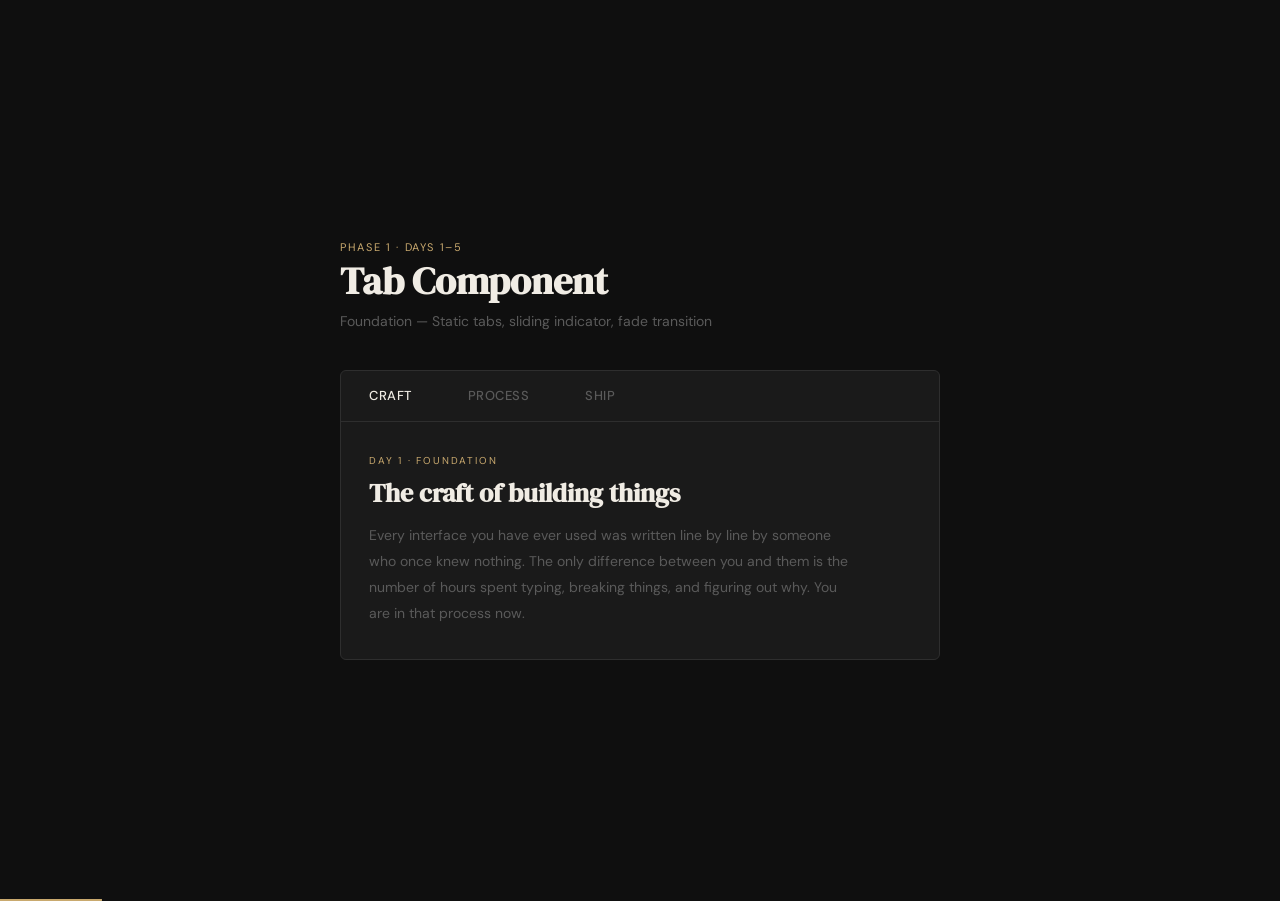
==== reference-build/phase-1-reference/index.html @ 5cd7b5cd "Set up phased tabs practice structure" ====
<!DOCTYPE html>
<html lang="en">

<head>
  <meta charset="UTF-8" />
  <meta name="viewport" content="width=device-width, initial-scale=1.0" />
  <title>Tabs — Phase 1</title>

  <!-- Google Fonts: loaded from the internet before the page renders -->
  <link rel="preconnect" href="https://fonts.googleapis.com" />
  <link rel="preconnect" href="https://fonts.gstatic.com" crossorigin />
  <link href="https://fonts.googleapis.com/css2?family=DM+Sans:wght@400;500&family=DM+Serif+Display&display=swap" rel="stylesheet" />

  <!-- Our stylesheet -->
  <link rel="stylesheet" href="style.css" />
</head>

<body>

  <div class="page">

    <!-- Page heading -->
    <div class="page-header">
      <p class="page-label">Phase 1 · Days 1–5</p>
      <h1 class="page-title">Tab Component</h1>
      <p class="page-subtitle">Foundation — Static tabs, sliding indicator, fade transition</p>
    </div>

    <!-- ============================================================
         TABS COMPONENT
         Two parts that always work together:
           .tab-list   → the row of clickable buttons
           .tab-panels → the content that shows and hides

         They are linked by a shared name:
           The button has data-tab="craft"
           The panel has id="craft"
         JavaScript uses that name to know which panel to show.
    ============================================================ -->
    <div class="tabs-component">

      <!-- TAB BUTTONS
           role="tablist" and role="tab" are for screen readers.
           The first button has .active — selected on page load.
           data-tab must match the id of its panel. -->
      <ul class="tab-list" role="tablist">
        <li><button class="tab-btn active" data-tab="craft"   role="tab">Craft</button></li>
        <li><button class="tab-btn"        data-tab="process" role="tab">Process</button></li>
        <li><button class="tab-btn"        data-tab="ship"    role="tab">Ship</button></li>
      </ul>

      <!-- SLIDING INDICATOR (Day 3)
           An empty div. JavaScript measures each button and moves
           this bar underneath the active one.
           CSS transition makes that movement animate smoothly. -->
      <div class="tab-indicator" id="tab-indicator"></div>

      <!-- CONTENT PANELS
           All three panels live here, stacked on top of each other.
           Only the one with .active is visible at any time.
           The id must match the data-tab on its button. -->
      <div class="tab-panels">

        <!-- Panel 1: .active means visible on load -->
        <div class="tab-panel active" id="craft" role="tabpanel">
          <p class="panel-eyebrow">Day 1 · Foundation</p>
          <h2 class="panel-title">The craft of building things</h2>
          <p class="panel-body">
            Every interface you have ever used was written line by line
            by someone who once knew nothing. The only difference between
            you and them is the number of hours spent typing, breaking
            things, and figuring out why. You are in that process now.
          </p>
        </div>

        <!-- Panel 2: hidden by default, no .active -->
        <div class="tab-panel" id="process" role="tabpanel">
          <p class="panel-eyebrow">Day 3 · Motion</p>
          <h2 class="panel-title">Motion earns its place</h2>
          <p class="panel-body">
            Animation is not decoration. It is information — it tells
            the user where they are, where something came from, and
            where it went. A good animation makes the interface feel
            alive. A bad one just makes people wait.
          </p>
        </div>

        <!-- Panel 3: hidden by default, no .active -->
        <div class="tab-panel" id="ship" role="tabpanel">
          <p class="panel-eyebrow">Day 5 · Transition</p>
          <h2 class="panel-title">The fade is a conversation</h2>
          <p class="panel-body">
            When content fades out before new content fades in, you are
            telling the user the old thing is leaving and something new
            is arriving. That small moment of acknowledgment is what
            makes a UI feel considered rather than cheap.
          </p>
        </div>

      </div>
      <!-- end .tab-panels -->

    </div>
    <!-- end .tabs-component -->

  </div>
  <!-- end .page -->

  <!-- Script at the bottom so all HTML exists before JS runs -->
  <script src="script.js"></script>

</body>
</html>
---- reference-build/phase-1-reference/style.css ----
/* ============================================================
   style.css — Phase 1
   Foundation: static tabs, sliding indicator, fade transition
============================================================ */


/* ============================================================
   CUSTOM PROPERTIES (CSS Variables)
   Defined once here at :root (the top of the document).
   Used everywhere with var(--name).
   Change a value here and it updates across the whole file.
============================================================ */
:root {
  --color-bg:      #0f0f0f;   /* page background */
  --color-surface: #1a1a1a;   /* component background */
  --color-border:  #2e2e2e;   /* all borders */
  --color-text:    #f0ece4;   /* primary text */
  --color-muted:   #5a5a5a;   /* inactive / secondary text */
  --color-accent:  #c9a96e;   /* gold — active states */

  --font-display: 'DM Serif Display', Georgia, serif;
  --font-body:    'DM Sans', sans-serif;

  --radius: 6px;
}


/* ============================================================
   RESET
   Wipes browser default styles so we start from a clean slate.
   box-sizing: border-box means padding and border are counted
   INSIDE the element's width and height, not added on top.
============================================================ */
*, *::before, *::after {
  box-sizing: border-box;
  margin: 0;
  padding: 0;
}


/* ============================================================
   BODY
   Centers everything on the page using flexbox.
   min-height: 100vh keeps the body at least as tall as
   the visible screen, even with little content.
============================================================ */
body {
  font-family: var(--font-body);
  background-color: var(--color-bg);
  color: var(--color-text);
  min-height: 100vh;
  display: flex;
  align-items: center;      /* center vertically */
  justify-content: center;  /* center horizontally */
  padding: 2rem;
}


/* ============================================================
   PAGE WRAPPER
   Constrains content width and stacks children vertically.
============================================================ */
.page {
  width: 100%;
  max-width: 600px;
  display: flex;
  flex-direction: column;
  gap: 2.5rem;
}


/* ============================================================
   PAGE HEADER
============================================================ */
.page-label {
  font-size: 11px;
  letter-spacing: 0.15em;
  text-transform: uppercase;
  color: var(--color-accent);
  margin-bottom: 6px;
}

.page-title {
  font-family: var(--font-display);
  font-size: 38px;
  line-height: 1.15;
  margin-bottom: 8px;
}

.page-subtitle {
  font-size: 14px;
  color: var(--color-muted);
}


/* ============================================================
   TABS COMPONENT — OUTER WRAPPER
   overflow: hidden clips children to the rounded corners.
============================================================ */
.tabs-component {
  background-color: var(--color-surface);
  border: 1px solid var(--color-border);
  border-radius: var(--radius);
  overflow: hidden;
}


/* ============================================================
   TAB LIST — THE ROW OF BUTTONS
   position: relative is critical here.
   The sliding indicator (Day 3) is position: absolute, which
   means it positions itself relative to the nearest ancestor
   with position: relative/absolute/fixed.
   Without this, the indicator would escape and float
   relative to the page body instead of the tab list.
============================================================ */
.tab-list {
  display: flex;
  list-style: none;
  border-bottom: 1px solid var(--color-border);
  position: relative;       /* anchor for the indicator bar */
}


/* ============================================================
   TAB BUTTON
============================================================ */
.tab-btn {
  padding: 16px 28px;
  font-family: var(--font-body);
  font-size: 13px;
  font-weight: 500;
  letter-spacing: 0.04em;
  text-transform: uppercase;

  /* Strip default button browser styles */
  background: none;
  border: none;
  cursor: pointer;

  color: var(--color-muted);

  /* margin-bottom: -1px pulls the button down 1px so its
     bottom edge sits exactly on top of the tab-list border.
     When the active button's border-bottom becomes visible,
     it looks connected to the content below — the line disappears. */
  margin-bottom: -1px;

  /* The button's own bottom border. Used in Days 1–2.
     On Day 3 the sliding indicator takes over this role visually.
     We keep it here — it simply hides behind the indicator bar. */
  border-bottom: 2px solid transparent;

  transition: color 0.2s ease;
}

.tab-btn:hover {
  color: var(--color-text);
}

/* When JavaScript adds .active to a button */
.tab-btn.active {
  color: var(--color-text);
}


/* ============================================================
   SLIDING INDICATOR (Day 3)
   A real DOM element — an empty <div> in the HTML.
   Starts as 1px wide. JavaScript stretches and moves it
   using CSS transform to match the active button.

   position: absolute → floats inside .tab-list
   bottom: -1px       → sits on the tab-list's bottom border
   transform-origin: left → scales from the left edge, not center

   transition → this is what creates the sliding animation.
   When JavaScript changes the transform value, CSS automatically
   interpolates between the old and new value over 0.35s.

   WHY transform instead of width and left?
   Animating transform runs on the GPU. Animating width or left
   forces the browser to recalculate page layout on every frame
   (called reflow) — much slower, especially on mobile.
============================================================ */
.tab-indicator {
  position: absolute;
  bottom: -1px;
  left: 0;
  height: 2px;
  width: 1px;               /* starts tiny — JS will scaleX() it */
  background-color: var(--color-accent);
  transform-origin: left;

  /* cubic-bezier(0.4, 0, 0.2, 1) — fast acceleration, smooth stop.
     Feels like a physical object coming to rest.
     Try swapping this with: ease, ease-out, linear, ease-in-out */
  transition: transform 0.35s cubic-bezier(0.4, 0, 0.2, 1);
}


/* ============================================================
   PANEL STAGE — CONTAINER FOR ALL PANELS (Days 4–5)
   All panels live inside here, stacked on top of each other.
   position: relative so absolute panels position inside it.
   min-height prevents the container collapsing to zero when
   all panels are position: absolute and out of normal flow.
============================================================ */
.tab-panels {
  position: relative;
  min-height: 160px;
}


/* ============================================================
   TAB PANEL — HIDDEN STATE (Days 4–5)

   WHY NOT display: none?
   Because display cannot be animated. It is binary — on or off.
   CSS transitions need a value to interpolate between.
   display has none.

   Instead we use three properties together to fake it:

     opacity: 0          invisible, and 0→1 CAN be animated
     visibility: hidden  removed from tab order, blocks clicks
     position: absolute  out of layout flow, doesn't push others down

   The CSS transition fires only on opacity — the animatable one.
============================================================ */
.tab-panel {
  position: absolute;
  top: 0;
  left: 0;
  width: 100%;
  padding: 32px 28px;

  opacity: 0;
  visibility: hidden;
  pointer-events: none;   /* extra safety: cannot be clicked */

  transition: opacity 0.35s ease;
}


/* ============================================================
   TAB PANEL — ACTIVE / VISIBLE STATE
   When JavaScript adds .active, these rules override the above.

   position: relative → puts it back in normal layout flow.
   This is what gives .tab-panels its rendered height.

   opacity: 1 → fully visible. CSS animates the change.
============================================================ */
.tab-panel.active {
  position: relative;
  opacity: 1;
  visibility: visible;
  pointer-events: auto;
}


/* ============================================================
   PANEL CONTENT
============================================================ */
.panel-eyebrow {
  font-size: 10px;
  letter-spacing: 0.18em;
  text-transform: uppercase;
  color: var(--color-accent);
  margin-bottom: 10px;
}

.panel-title {
  font-family: var(--font-display);
  font-size: 26px;
  line-height: 1.25;
  margin-bottom: 14px;
}

.panel-body {
  font-size: 14px;
  line-height: 1.85;
  color: var(--color-muted);
  max-width: 48ch;  /* ch = width of the "0" character. Limits line length. */
}
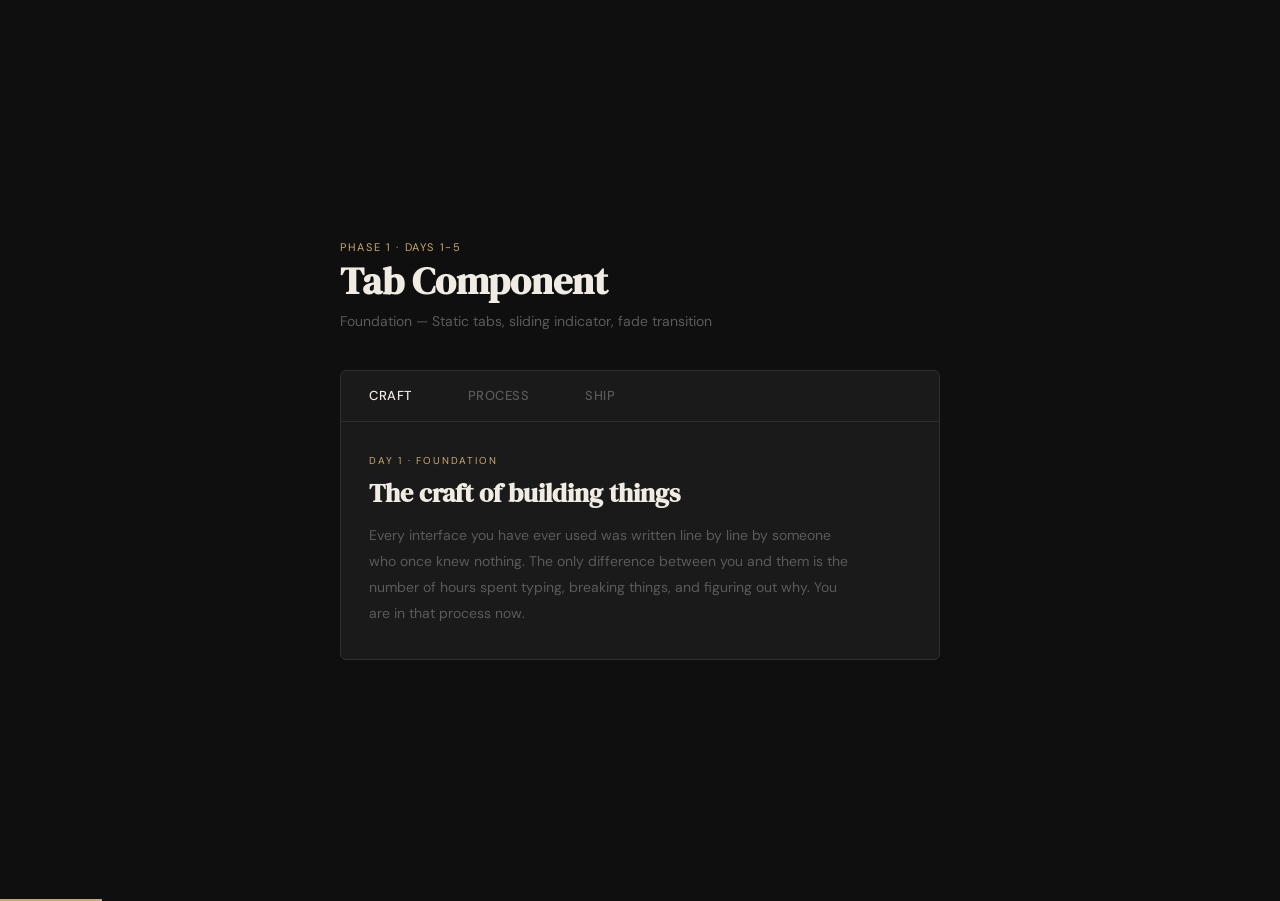
==== commit 2542fdf8: "Day 1 - Phase 1 foundational structure HTML added" ====
--- a/reference-build/phase-1-reference/index.html
+++ b/reference-build/phase-1-reference/index.html
@@ -1,32 +1,34 @@
-<!DOCTYPE html>
+<!doctype html>
 <html lang="en">
+  <head>
+    <meta charset="UTF-8" />
+    <meta name="viewport" content="width=device-width, initial-scale=1.0" />
+    <title>Tabs — Phase 1</title>
 
-<head>
-  <meta charset="UTF-8" />
-  <meta name="viewport" content="width=device-width, initial-scale=1.0" />
-  <title>Tabs — Phase 1</title>
+    <!-- Google Fonts: loaded from the internet before the page renders -->
+    <link rel="preconnect" href="https://fonts.googleapis.com" />
+    <link rel="preconnect" href="https://fonts.gstatic.com" crossorigin />
+    <link
+      href="https://fonts.googleapis.com/css2?family=DM+Sans:wght@400;500&family=DM+Serif+Display&display=swap"
+      rel="stylesheet"
+    />
 
-  <!-- Google Fonts: loaded from the internet before the page renders -->
-  <link rel="preconnect" href="https://fonts.googleapis.com" />
-  <link rel="preconnect" href="https://fonts.gstatic.com" crossorigin />
-  <link href="https://fonts.googleapis.com/css2?family=DM+Sans:wght@400;500&family=DM+Serif+Display&display=swap" rel="stylesheet" />
+    <!-- Our stylesheet -->
+    <link rel="stylesheet" href="style.css" />
+  </head>
 
-  <!-- Our stylesheet -->
-  <link rel="stylesheet" href="style.css" />
-</head>
+  <body>
+    <div class="page">
+      <!-- Page heading -->
+      <div class="page-header">
+        <p class="page-label">Phase 1 · Days 1-5</p>
+        <h1 class="page-title">Tab Component</h1>
+        <p class="page-subtitle">
+          Foundation — Static tabs, sliding indicator, fade transition
+        </p>
+      </div>
 
-<body>
-
-  <div class="page">
-
-    <!-- Page heading -->
-    <div class="page-header">
-      <p class="page-label">Phase 1 · Days 1–5</p>
-      <h1 class="page-title">Tab Component</h1>
-      <p class="page-subtitle">Foundation — Static tabs, sliding indicator, fade transition</p>
-    </div>
-
-    <!-- ============================================================
+      <!-- ============================================================
          TABS COMPONENT
          Two parts that always work together:
            .tab-list   → the row of clickable buttons
@@ -37,77 +39,81 @@
            The panel has id="craft"
          JavaScript uses that name to know which panel to show.
     ============================================================ -->
-    <div class="tabs-component">
-
-      <!-- TAB BUTTONS
+      <div class="tabs-component">
+        <!-- TAB BUTTONS
            role="tablist" and role="tab" are for screen readers.
            The first button has .active — selected on page load.
            data-tab must match the id of its panel. -->
-      <ul class="tab-list" role="tablist">
-        <li><button class="tab-btn active" data-tab="craft"   role="tab">Craft</button></li>
-        <li><button class="tab-btn"        data-tab="process" role="tab">Process</button></li>
-        <li><button class="tab-btn"        data-tab="ship"    role="tab">Ship</button></li>
-      </ul>
+        <ul class="tab-list" role="tablist">
+          <li>
+            <button class="tab-btn active" data-tab="craft" role="tab">
+              Craft
+            </button>
+          </li>
+          <li>
+            <button class="tab-btn" data-tab="process" role="tab">
+              Process
+            </button>
+          </li>
+          <li>
+            <button class="tab-btn" data-tab="ship" role="tab">Ship</button>
+          </li>
+        </ul>
 
-      <!-- SLIDING INDICATOR (Day 3)
+        <!-- SLIDING INDICATOR (Day 3)
            An empty div. JavaScript measures each button and moves
            this bar underneath the active one.
            CSS transition makes that movement animate smoothly. -->
-      <div class="tab-indicator" id="tab-indicator"></div>
+        <div class="tab-indicator" id="tab-indicator"></div>
 
-      <!-- CONTENT PANELS
+        <!-- CONTENT PANELS
            All three panels live here, stacked on top of each other.
            Only the one with .active is visible at any time.
            The id must match the data-tab on its button. -->
-      <div class="tab-panels">
+        <div class="tab-panels">
+          <!-- Panel 1: .active means visible on load -->
+          <div class="tab-panel active" id="craft" role="tabpanel">
+            <p class="panel-eyebrow">Day 1 · Foundation</p>
+            <h2 class="panel-title">The craft of building things</h2>
+            <p class="panel-body">
+              Every interface you have ever used was written line by line by
+              someone who once knew nothing. The only difference between you and
+              them is the number of hours spent typing, breaking things, and
+              figuring out why. You are in that process now.
+            </p>
+          </div>
 
-        <!-- Panel 1: .active means visible on load -->
-        <div class="tab-panel active" id="craft" role="tabpanel">
-          <p class="panel-eyebrow">Day 1 · Foundation</p>
-          <h2 class="panel-title">The craft of building things</h2>
-          <p class="panel-body">
-            Every interface you have ever used was written line by line
-            by someone who once knew nothing. The only difference between
-            you and them is the number of hours spent typing, breaking
-            things, and figuring out why. You are in that process now.
-          </p>
+          <!-- Panel 2: hidden by default, no .active -->
+          <div class="tab-panel" id="process" role="tabpanel">
+            <p class="panel-eyebrow">Day 3 · Motion</p>
+            <h2 class="panel-title">Motion earns its place</h2>
+            <p class="panel-body">
+              Animation is not decoration. It is information — it tells the user
+              where they are, where something came from, and where it went. A
+              good animation makes the interface feel alive. A bad one just
+              makes people wait.
+            </p>
+          </div>
+
+          <!-- Panel 3: hidden by default, no .active -->
+          <div class="tab-panel" id="ship" role="tabpanel">
+            <p class="panel-eyebrow">Day 5 · Transition</p>
+            <h2 class="panel-title">The fade is a conversation</h2>
+            <p class="panel-body">
+              When content fades out before new content fades in, you are
+              telling the user the old thing is leaving and something new is
+              arriving. That small moment of acknowledgment is what makes a UI
+              feel considered rather than cheap.
+            </p>
+          </div>
         </div>
+        <!-- end .tab-panels -->
+      </div>
+      <!-- end .tabs-component -->
+    </div>
+    <!-- end .page -->
 
-        <!-- Panel 2: hidden by default, no .active -->
-        <div class="tab-panel" id="process" role="tabpanel">
-          <p class="panel-eyebrow">Day 3 · Motion</p>
-          <h2 class="panel-title">Motion earns its place</h2>
-          <p class="panel-body">
-            Animation is not decoration. It is information — it tells
-            the user where they are, where something came from, and
-            where it went. A good animation makes the interface feel
-            alive. A bad one just makes people wait.
-          </p>
-        </div>
-
-        <!-- Panel 3: hidden by default, no .active -->
-        <div class="tab-panel" id="ship" role="tabpanel">
-          <p class="panel-eyebrow">Day 5 · Transition</p>
-          <h2 class="panel-title">The fade is a conversation</h2>
-          <p class="panel-body">
-            When content fades out before new content fades in, you are
-            telling the user the old thing is leaving and something new
-            is arriving. That small moment of acknowledgment is what
-            makes a UI feel considered rather than cheap.
-          </p>
-        </div>
-
-      </div>
-      <!-- end .tab-panels -->
-
-    </div>
-    <!-- end .tabs-component -->
-
-  </div>
-  <!-- end .page -->
-
-  <!-- Script at the bottom so all HTML exists before JS runs -->
-  <script src="script.js"></script>
-
-</body>
-</html>+    <!-- Script at the bottom so all HTML exists before JS runs -->
+    <script src="script.js"></script>
+  </body>
+</html>
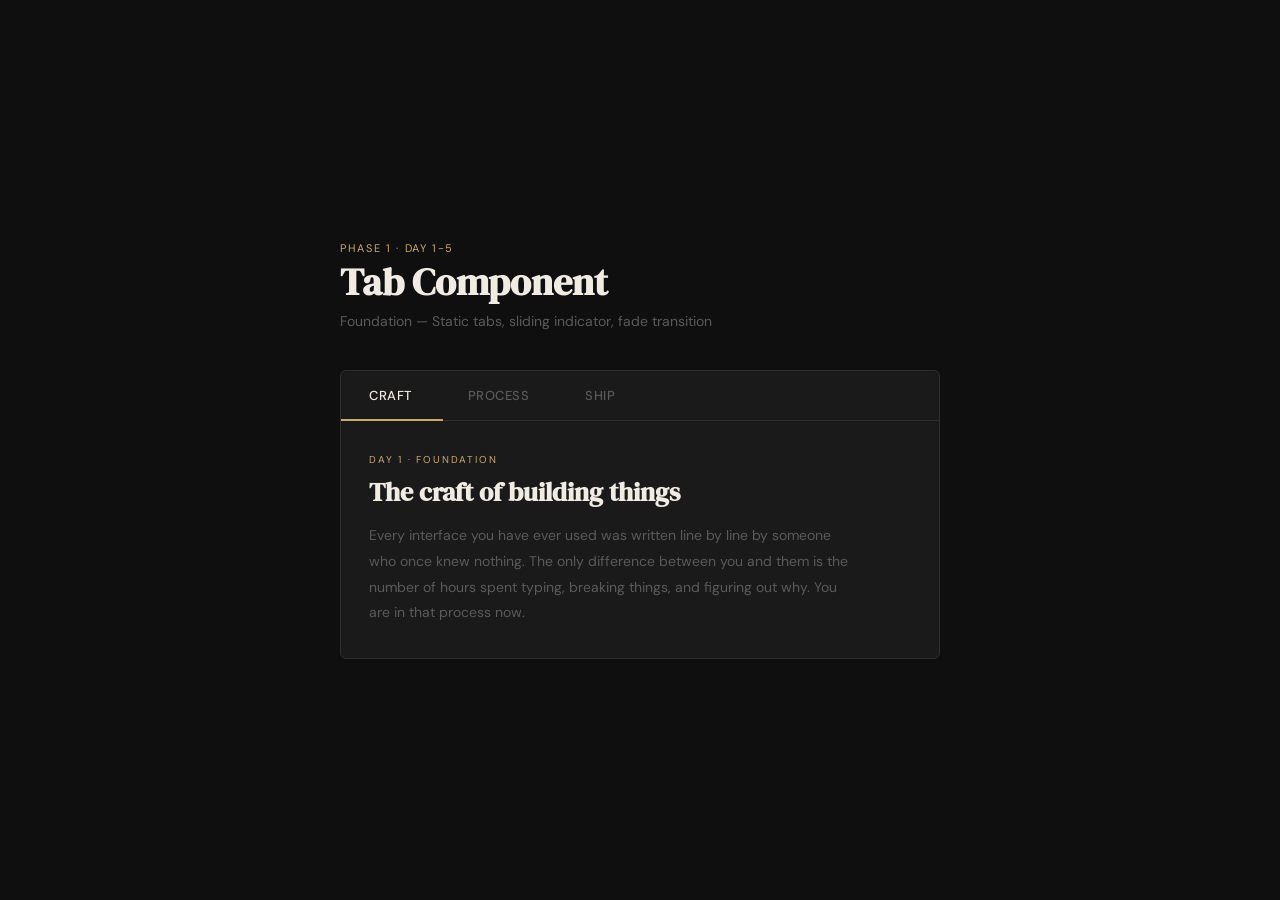
==== commit 1a20357d: "HTML complete. Concept no full grasped" ====
--- a/reference-build/phase-1-reference/index.html
+++ b/reference-build/phase-1-reference/index.html
@@ -1,109 +1,225 @@
 <!doctype html>
 <html lang="en">
   <head>
+    <!-- ============================================================
+       DOCUMENT SETUP
+       This tells the browser what kind of document this is,
+       what language it uses, how characters should be read,
+       and how the page should behave on different screen sizes.
+    ============================================================ -->
     <meta charset="UTF-8" />
     <meta name="viewport" content="width=device-width, initial-scale=1.0" />
+
+    <!-- Page description for basic SEO and browser metadata -->
+    <meta name="description" content="Day 1 of Tabs Practice" />
+
     <title>Tabs — Phase 1</title>
 
-    <!-- Google Fonts: loaded from the internet before the page renders -->
+    <!-- ============================================================
+       GOOGLE FONTS
+       These links load the fonts used in the project.
+
+       preconnect helps the browser connect to Google's font servers
+       earlier, which can make font loading faster.
+    ============================================================ -->
     <link rel="preconnect" href="https://fonts.googleapis.com" />
     <link rel="preconnect" href="https://fonts.gstatic.com" crossorigin />
+
     <link
       href="https://fonts.googleapis.com/css2?family=DM+Sans:wght@400;500&family=DM+Serif+Display&display=swap"
       rel="stylesheet"
     />
 
-    <!-- Our stylesheet -->
+    <!-- ============================================================
+       STYLESHEET
+       This connects the HTML file to style.css.
+
+       All layout, color, spacing, tabs styling, panel visibility,
+       and animation styling live in the CSS file.
+    ============================================================ -->
     <link rel="stylesheet" href="style.css" />
   </head>
 
   <body>
+    <!-- ============================================================
+       PAGE WRAPPER
+       .page contains the full visible page content:
+       - the heading area
+       - the tabs component
+
+       CSS uses this wrapper to control width, spacing, and layout.
+    ============================================================ -->
     <div class="page">
-      <!-- Page heading -->
+      <!-- ============================================================
+         PAGE HEADER
+         This is the introduction text above the tabs component.
+
+         It is not part of the tab functionality.
+         It simply gives context to the project.
+      ============================================================ -->
       <div class="page-header">
-        <p class="page-label">Phase 1 · Days 1-5</p>
+        <p class="page-label">Phase 1 · Day 1-5</p>
+
         <h1 class="page-title">Tab Component</h1>
-        <p class="page-subtitle">
-          Foundation — Static tabs, sliding indicator, fade transition
-        </p>
+
+        <p class="page-subtitle">Foundation — Static tabs, sliding indicator, fade transition</p>
       </div>
 
       <!-- ============================================================
          TABS COMPONENT
-         Two parts that always work together:
-           .tab-list   → the row of clickable buttons
-           .tab-panels → the content that shows and hides
-
-         They are linked by a shared name:
-           The button has data-tab="craft"
-           The panel has id="craft"
-         JavaScript uses that name to know which panel to show.
-    ============================================================ -->
+         This is the full interactive component.
+
+         It contains two main systems:
+         1. The tab header:
+            - tab buttons
+            - sliding indicator
+
+         2. The tab panels:
+            - content sections that show and hide
+
+         The connection between buttons and panels happens through:
+
+           button data-tab="craft"
+           panel  id="craft"
+
+         JavaScript reads the data-tab value and uses it to find the
+         matching panel by id.
+      ============================================================ -->
       <div class="tabs-component">
-        <!-- TAB BUTTONS
-           role="tablist" and role="tab" are for screen readers.
-           The first button has .active — selected on page load.
-           data-tab must match the id of its panel. -->
-        <ul class="tab-list" role="tablist">
-          <li>
-            <button class="tab-btn active" data-tab="craft" role="tab">
-              Craft
-            </button>
-          </li>
-          <li>
-            <button class="tab-btn" data-tab="process" role="tab">
-              Process
-            </button>
-          </li>
-          <li>
-            <button class="tab-btn" data-tab="ship" role="tab">Ship</button>
-          </li>
-        </ul>
-
-        <!-- SLIDING INDICATOR (Day 3)
-           An empty div. JavaScript measures each button and moves
-           this bar underneath the active one.
-           CSS transition makes that movement animate smoothly. -->
-        <div class="tab-indicator" id="tab-indicator"></div>
-
-        <!-- CONTENT PANELS
-           All three panels live here, stacked on top of each other.
-           Only the one with .active is visible at any time.
-           The id must match the data-tab on its button. -->
+        <!-- ============================================================
+           TAB HEADER
+           This wrapper contains:
+           - .tab-list
+           - .tab-indicator
+
+           This wrapper matters because the indicator is positioned
+           absolutely in CSS.
+
+           .tab-header gives the indicator a controlled positioning area.
+        ============================================================ -->
+        <div class="tab-header">
+          <!-- ============================================================
+             TAB LIST
+             This is the row of clickable tab buttons.
+
+             role="tablist" helps screen readers understand that this is
+             a set of tabs.
+
+             Each button has:
+             - class="tab-btn"
+             - data-tab="..."
+             - role="tab"
+
+             The first button starts with .active so the page has an
+             active tab immediately on load.
+          ============================================================ -->
+          <ul class="tab-list" role="tablist">
+            <li>
+              <button class="tab-btn active" data-tab="craft" role="tab">Craft</button>
+            </li>
+
+            <li>
+              <button class="tab-btn" data-tab="process" role="tab">Process</button>
+            </li>
+
+            <li>
+              <button class="tab-btn" data-tab="ship" role="tab">Ship</button>
+            </li>
+          </ul>
+
+          <!-- ============================================================
+             SLIDING INDICATOR
+             This is an empty div.
+
+             It has no text because its job is visual only.
+
+             JavaScript measures the active button and moves this indicator
+             underneath it.
+
+             CSS gives it:
+             - height
+             - color
+             - absolute positioning
+             - smooth transform transition
+          ============================================================ -->
+          <div class="tab-indicator" id="tab-indicator"></div>
+        </div>
+
+        <!-- ============================================================
+           CONTENT PANELS
+           These are the content sections controlled by the tabs.
+
+           Only one panel should have .active at a time.
+
+           The active panel is visible.
+           The inactive panels are hidden by CSS.
+
+           Important:
+           Each panel id must match one button's data-tab value.
+        ============================================================ -->
         <div class="tab-panels">
-          <!-- Panel 1: .active means visible on load -->
+          <!-- ============================================================
+             PANEL 1 — ACTIVE ON PAGE LOAD
+             This panel has id="craft".
+
+             It matches:
+               data-tab="craft"
+
+             It also starts with .active, so it is visible when the page
+             first loads.
+          ============================================================ -->
           <div class="tab-panel active" id="craft" role="tabpanel">
             <p class="panel-eyebrow">Day 1 · Foundation</p>
+
             <h2 class="panel-title">The craft of building things</h2>
+
             <p class="panel-body">
-              Every interface you have ever used was written line by line by
-              someone who once knew nothing. The only difference between you and
-              them is the number of hours spent typing, breaking things, and
-              figuring out why. You are in that process now.
+              Every interface you have ever used was written line by line by someone who once knew nothing. The only
+              difference between you and them is the number of hours spent typing, breaking things, and figuring out
+              why. You are in that process now.
             </p>
           </div>
 
-          <!-- Panel 2: hidden by default, no .active -->
+          <!-- ============================================================
+             PANEL 2 — HIDDEN BY DEFAULT
+             This panel has id="process".
+
+             It matches:
+               data-tab="process"
+
+             It does not have .active at the start, so CSS keeps it hidden
+             until JavaScript activates it.
+          ============================================================ -->
           <div class="tab-panel" id="process" role="tabpanel">
             <p class="panel-eyebrow">Day 3 · Motion</p>
+
             <h2 class="panel-title">Motion earns its place</h2>
+
             <p class="panel-body">
-              Animation is not decoration. It is information — it tells the user
-              where they are, where something came from, and where it went. A
-              good animation makes the interface feel alive. A bad one just
-              makes people wait.
+              Animation is not decoration. It is information — it tells the user where they are, where something came
+              from, and where it went. A good animation makes the interface feel alive. A bad one just makes people
+              wait.
             </p>
           </div>
 
-          <!-- Panel 3: hidden by default, no .active -->
+          <!-- ============================================================
+             PANEL 3 — HIDDEN BY DEFAULT
+             This panel has id="ship".
+
+             It matches:
+               data-tab="ship"
+
+             JavaScript will show this panel when the Ship button is clicked.
+          ============================================================ -->
           <div class="tab-panel" id="ship" role="tabpanel">
             <p class="panel-eyebrow">Day 5 · Transition</p>
+
             <h2 class="panel-title">The fade is a conversation</h2>
+
             <p class="panel-body">
-              When content fades out before new content fades in, you are
-              telling the user the old thing is leaving and something new is
-              arriving. That small moment of acknowledgment is what makes a UI
-              feel considered rather than cheap.
+              When content fades out before new content fades in, you are telling the user the old thing is leaving and
+              something new is arriving. That small moment of acknowledgment is what makes a UI feel considered rather
+              than cheap.
             </p>
           </div>
         </div>
@@ -113,7 +229,17 @@
     </div>
     <!-- end .page -->
 
-    <!-- Script at the bottom so all HTML exists before JS runs -->
+    <!-- ============================================================
+       JAVASCRIPT
+       The script is placed at the bottom of the body.
+
+       Why?
+       Because the browser reads HTML from top to bottom.
+
+       By placing script.js here, we make sure all the buttons,
+       panels, and indicator already exist before JavaScript tries
+       to find and control them.
+    ============================================================ -->
     <script src="script.js"></script>
   </body>
 </html>
--- a/reference-build/phase-1-reference/style.css
+++ b/reference-build/phase-1-reference/style.css
@@ -3,62 +3,69 @@
    Foundation: static tabs, sliding indicator, fade transition
 ============================================================ */
 
-
 /* ============================================================
    CUSTOM PROPERTIES (CSS Variables)
-   Defined once here at :root (the top of the document).
+   Defined once here at :root.
    Used everywhere with var(--name).
+
    Change a value here and it updates across the whole file.
 ============================================================ */
 :root {
-  --color-bg:      #0f0f0f;   /* page background */
-  --color-surface: #1a1a1a;   /* component background */
-  --color-border:  #2e2e2e;   /* all borders */
-  --color-text:    #f0ece4;   /* primary text */
-  --color-muted:   #5a5a5a;   /* inactive / secondary text */
-  --color-accent:  #c9a96e;   /* gold — active states */
-
-  --font-display: 'DM Serif Display', Georgia, serif;
-  --font-body:    'DM Sans', sans-serif;
+  --color-bg: #0f0f0f; /* page background */
+  --color-surface: #1a1a1a; /* component background */
+  --color-border: #2e2e2e; /* border lines */
+  --color-text: #f0ece4; /* main text */
+  --color-muted: #5a5a5a; /* inactive / secondary text */
+  --color-accent: #c9a96e; /* gold accent — active states */
+
+  --font-display: "DM Serif Display", Georgia, serif;
+  --font-body: "DM Sans", sans-serif;
 
   --radius: 6px;
 }
 
-
 /* ============================================================
    RESET
-   Wipes browser default styles so we start from a clean slate.
+   Removes browser default spacing.
+
    box-sizing: border-box means padding and border are counted
-   INSIDE the element's width and height, not added on top.
-============================================================ */
-*, *::before, *::after {
-  box-sizing: border-box;
+   inside the element's width and height instead of being added
+   on top.
+============================================================ */
+*,
+*::before,
+*::after {
   margin: 0;
   padding: 0;
-}
-
+  box-sizing: border-box;
+}
 
 /* ============================================================
    BODY
-   Centers everything on the page using flexbox.
-   min-height: 100vh keeps the body at least as tall as
-   the visible screen, even with little content.
+   Sets the page background, text color, and centers the main
+   .page wrapper in the viewport.
+
+   min-height: 100vh keeps the body at least as tall as the
+   visible screen.
 ============================================================ */
 body {
   font-family: var(--font-body);
-  background-color: var(--color-bg);
+  background: var(--color-bg);
   color: var(--color-text);
   min-height: 100vh;
+  padding: 20px;
+
   display: flex;
-  align-items: center;      /* center vertically */
-  justify-content: center;  /* center horizontally */
-  padding: 2rem;
-}
-
+  justify-content: center; /* center horizontally */
+  align-items: center; /* center vertically */
+}
 
 /* ============================================================
    PAGE WRAPPER
-   Constrains content width and stacks children vertically.
+   Holds the page heading and the tabs component.
+
+   max-width prevents the layout from stretching too wide.
+   gap creates space between the header and the component.
 ============================================================ */
 .page {
   width: 100%;
@@ -68,7 +75,6 @@
   gap: 2.5rem;
 }
 
-
 /* ============================================================
    PAGE HEADER
 ============================================================ */
@@ -92,10 +98,12 @@
   color: var(--color-muted);
 }
 
-
 /* ============================================================
    TABS COMPONENT — OUTER WRAPPER
-   overflow: hidden clips children to the rounded corners.
+   This is the card that contains the tab buttons, indicator,
+   and content panels.
+
+   overflow: hidden clips children to the card edges.
 ============================================================ */
 .tabs-component {
   background-color: var(--color-surface);
@@ -104,26 +112,44 @@
   overflow: hidden;
 }
 
+/* ============================================================
+   TAB HEADER
+   Wraps both:
+   - .tab-list
+   - .tab-indicator
+
+   position: relative is critical.
+
+   The indicator is position: absolute, so it needs a parent
+   positioning context. This makes the indicator position itself
+   relative to the tab header instead of the whole page.
+============================================================ */
+.tab-header {
+  position: relative;
+  border-bottom: 1px solid var(--color-border);
+}
 
 /* ============================================================
    TAB LIST — THE ROW OF BUTTONS
-   position: relative is critical here.
-   The sliding indicator (Day 3) is position: absolute, which
-   means it positions itself relative to the nearest ancestor
-   with position: relative/absolute/fixed.
-   Without this, the indicator would escape and float
-   relative to the page body instead of the tab list.
+   display: flex places the buttons in a horizontal row.
+   list-style: none removes the default bullet points from <ul>.
 ============================================================ */
 .tab-list {
   display: flex;
   list-style: none;
-  border-bottom: 1px solid var(--color-border);
-  position: relative;       /* anchor for the indicator bar */
-}
-
+  position: relative;
+}
 
 /* ============================================================
    TAB BUTTON
+   Styles each clickable tab button.
+
+   The default button styling is stripped away:
+   - no background
+   - no border
+   - no outline
+
+   JavaScript adds .active to whichever tab is currently selected.
 ============================================================ */
 .tab-btn {
   padding: 16px 28px;
@@ -133,100 +159,91 @@
   letter-spacing: 0.04em;
   text-transform: uppercase;
 
-  /* Strip default button browser styles */
-  background: none;
+  background: transparent;
   border: none;
+  outline: none;
   cursor: pointer;
 
   color: var(--color-muted);
 
-  /* margin-bottom: -1px pulls the button down 1px so its
-     bottom edge sits exactly on top of the tab-list border.
-     When the active button's border-bottom becomes visible,
-     it looks connected to the content below — the line disappears. */
-  margin-bottom: -1px;
-
-  /* The button's own bottom border. Used in Days 1–2.
-     On Day 3 the sliding indicator takes over this role visually.
-     We keep it here — it simply hides behind the indicator bar. */
-  border-bottom: 2px solid transparent;
-
   transition: color 0.2s ease;
 }
 
+/* ============================================================
+   TAB BUTTON — HOVER STATE
+   Temporary visual feedback when the mouse is over a button.
+============================================================ */
 .tab-btn:hover {
   color: var(--color-text);
 }
 
-/* When JavaScript adds .active to a button */
+/* ============================================================
+   TAB BUTTON — ACTIVE STATE
+   JavaScript adds .active to the clicked button.
+
+   This makes the selected tab brighter than the inactive tabs.
+============================================================ */
 .tab-btn.active {
   color: var(--color-text);
 }
 
-
-/* ============================================================
-   SLIDING INDICATOR (Day 3)
-   A real DOM element — an empty <div> in the HTML.
-   Starts as 1px wide. JavaScript stretches and moves it
-   using CSS transform to match the active button.
-
-   position: absolute → floats inside .tab-list
-   bottom: -1px       → sits on the tab-list's bottom border
-   transform-origin: left → scales from the left edge, not center
-
-   transition → this is what creates the sliding animation.
-   When JavaScript changes the transform value, CSS automatically
-   interpolates between the old and new value over 0.35s.
-
-   WHY transform instead of width and left?
-   Animating transform runs on the GPU. Animating width or left
-   forces the browser to recalculate page layout on every frame
-   (called reflow) — much slower, especially on mobile.
+/* ============================================================
+   SLIDING INDICATOR
+   This is the thin gold line under the active tab.
+
+   It is a real element in the HTML:
+     <div class="tab-indicator" id="tab-indicator"></div>
+
+   position: absolute makes it float inside .tab-header.
+   bottom: -1px places it on top of the header border.
+   width: 1px gives JavaScript a tiny base to stretch from.
+   transform-origin: left makes scaleX() grow from the left edge.
+
+   JavaScript moves it using:
+     translateX(...) scaleX(...)
+
+   CSS handles the smooth animation through transition.
 ============================================================ */
 .tab-indicator {
   position: absolute;
   bottom: -1px;
   left: 0;
   height: 2px;
-  width: 1px;               /* starts tiny — JS will scaleX() it */
+  width: 1px;
   background-color: var(--color-accent);
   transform-origin: left;
 
-  /* cubic-bezier(0.4, 0, 0.2, 1) — fast acceleration, smooth stop.
-     Feels like a physical object coming to rest.
-     Try swapping this with: ease, ease-out, linear, ease-in-out */
   transition: transform 0.35s cubic-bezier(0.4, 0, 0.2, 1);
 }
 
-
-/* ============================================================
-   PANEL STAGE — CONTAINER FOR ALL PANELS (Days 4–5)
-   All panels live inside here, stacked on top of each other.
-   position: relative so absolute panels position inside it.
-   min-height prevents the container collapsing to zero when
-   all panels are position: absolute and out of normal flow.
+/* ============================================================
+   PANEL STAGE — CONTAINER FOR ALL PANELS
+   Holds all tab content panels.
+
+   position: relative creates a positioning context for panels
+   that are absolutely positioned when hidden.
+
+   min-height prevents the component from collapsing when the
+   hidden panels are taken out of normal layout flow.
 ============================================================ */
 .tab-panels {
   position: relative;
-  min-height: 160px;
-}
-
-
-/* ============================================================
-   TAB PANEL — HIDDEN STATE (Days 4–5)
+  min-height: 200px;
+}
+
+/* ============================================================
+   TAB PANEL — HIDDEN STATE
 
    WHY NOT display: none?
-   Because display cannot be animated. It is binary — on or off.
-   CSS transitions need a value to interpolate between.
-   display has none.
-
-   Instead we use three properties together to fake it:
-
-     opacity: 0          invisible, and 0→1 CAN be animated
-     visibility: hidden  removed from tab order, blocks clicks
-     position: absolute  out of layout flow, doesn't push others down
-
-   The CSS transition fires only on opacity — the animatable one.
+   Because display cannot be animated.
+
+   Instead, we hide panels with:
+   - opacity: 0
+   - visibility: hidden
+   - pointer-events: none
+   - position: absolute
+
+   opacity can animate, so this allows a fade transition.
 ============================================================ */
 .tab-panel {
   position: absolute;
@@ -237,20 +254,22 @@
 
   opacity: 0;
   visibility: hidden;
-  pointer-events: none;   /* extra safety: cannot be clicked */
-
-  transition: opacity 0.35s ease;
-}
-
+  pointer-events: none;
+
+  transition:
+    opacity 0.25s ease,
+    visibility 0.25s ease;
+}
 
 /* ============================================================
    TAB PANEL — ACTIVE / VISIBLE STATE
-   When JavaScript adds .active, these rules override the above.
-
-   position: relative → puts it back in normal layout flow.
-   This is what gives .tab-panels its rendered height.
-
-   opacity: 1 → fully visible. CSS animates the change.
+   JavaScript adds .active to the panel that matches the clicked
+   button's data-tab value.
+
+   position: relative puts the active panel back into normal
+   layout flow so the container has visible height.
+
+   opacity: 1 makes the panel visible.
 ============================================================ */
 .tab-panel.active {
   position: relative;
@@ -259,9 +278,9 @@
   pointer-events: auto;
 }
 
-
-/* ============================================================
-   PANEL CONTENT
+/* ============================================================
+   PANEL CONTENT — EYEBROW
+   Small uppercase label inside the panel.
 ============================================================ */
 .panel-eyebrow {
   font-size: 10px;
@@ -271,6 +290,12 @@
   margin-bottom: 10px;
 }
 
+/* ============================================================
+   PANEL CONTENT — TITLE
+   Main heading inside each tab panel.
+
+   Uses the display font for contrast and hierarchy.
+============================================================ */
 .panel-title {
   font-family: var(--font-display);
   font-size: 26px;
@@ -278,9 +303,15 @@
   margin-bottom: 14px;
 }
 
+/* ============================================================
+   PANEL CONTENT — BODY
+   Main paragraph inside each panel.
+
+   max-width: 48ch limits line length for readability.
+============================================================ */
 .panel-body {
   font-size: 14px;
   line-height: 1.85;
   color: var(--color-muted);
-  max-width: 48ch;  /* ch = width of the "0" character. Limits line length. */
-}+  max-width: 48ch;
+}
